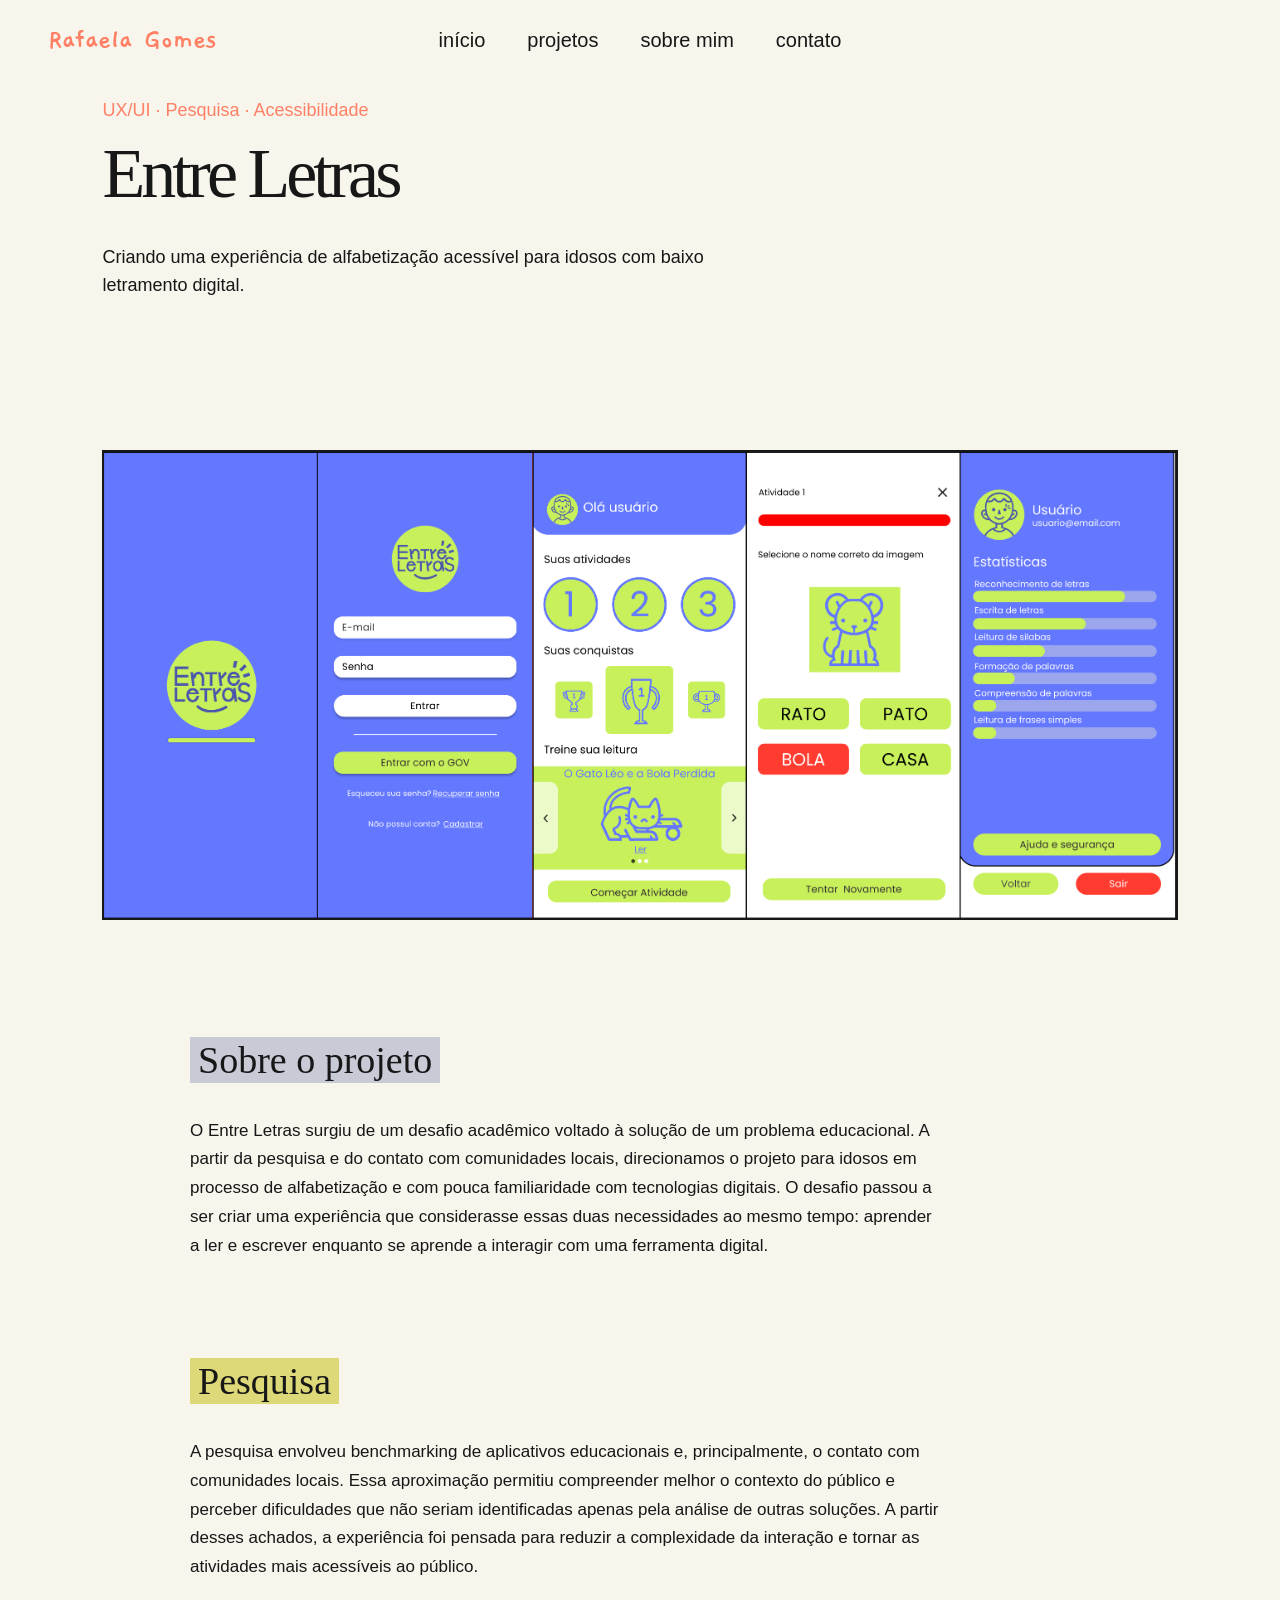
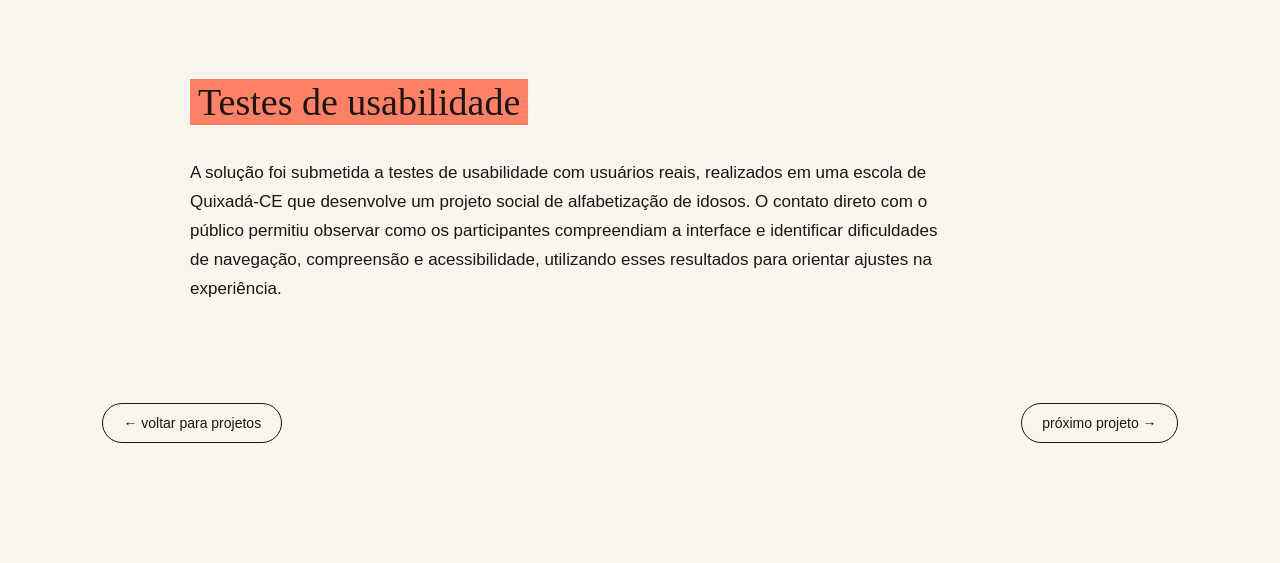
==== projetos/entreletras.html @ d8951a0e "feat: create portfolio" ====
<!DOCTYPE html>
<html lang="pt-BR">

<head>
    <meta charset="UTF-8">
    <meta name="viewport" content="width=device-width, initial-scale=1.0">

    <title>EntreLetras — Rafaela Gomes</title>

    <link rel="stylesheet" href="../style.css">
    <link href="https://fonts.googleapis.com/css2?family=Gaegu:wght@700&display=swap" rel="stylesheet">
</head>

<body>

    <!-- HEADER -->
    <header class="header">

        <a href="../index.html" class="logo">
            Rafaela Gomes
        </a>

        <nav class="nav">
            <a href="../index.html">início</a>
            <a href="../index.html#projetos">projetos</a>
            <a href="../index.html#sobre">sobre mim</a>
            <a href="../index.html#contato">contato</a>
        </nav>

    </header>


    <main class="project-page">

        <!-- HERO DO PROJETO -->
        <section class="project-hero">

            <p class="project-label">
                UX/UI · Pesquisa · Acessibilidade
            </p>

            <h1>Entre Letras</h1>

            <p class="project-intro">
                Criando uma experiência de alfabetização acessível para idosos com baixo letramento digital.
            </p>

        </section>


        <!-- IMAGEM PRINCIPAL -->
       <section class="project-cover">

    <div class="project-image">
        <img
            src="../assets/entreletras.png"
            alt="Telas do projeto Entre Letras"
        >
    </div>

</section>


        <!-- SOBRE -->
        <section class="project-section">

            <h2>
                <span class="section-highlight lavender">
                    Sobre o projeto
                </span>
            </h2>

            <p>
                O Entre Letras surgiu de um desafio acadêmico voltado à solução de um problema educacional. A partir da pesquisa e do contato com comunidades locais, direcionamos o projeto para idosos em processo de alfabetização e com pouca familiaridade com tecnologias digitais.

                O desafio passou a ser criar uma experiência que considerasse essas duas necessidades ao mesmo tempo: aprender a ler e escrever enquanto se aprende a interagir com uma ferramenta digital.
            </p>

        </section>


        <!-- PESQUISA -->
        <section class="project-section">

            <h2>
                <span class="section-highlight yellow">
                    Pesquisa
                </span>
            </h2>

            <p>
                A pesquisa envolveu benchmarking de aplicativos educacionais e, principalmente, o contato com comunidades locais. Essa aproximação permitiu compreender melhor o contexto do público e perceber dificuldades que não seriam identificadas apenas pela análise de outras soluções. A partir desses achados, a experiência foi pensada para reduzir a complexidade da interação e tornar as atividades mais acessíveis ao público.
            </p>

        </section>


        <!-- TESTES -->
        <section class="project-section">

            <h2>
                <span class="section-highlight coral">
                    Testes de usabilidade
                </span>
            </h2>

            <p>
               A solução foi submetida a testes de usabilidade com usuários reais, realizados em uma escola de Quixadá-CE que desenvolve um projeto social de alfabetização de idosos.

O contato direto com o público permitiu observar como os participantes compreendiam a interface e identificar dificuldades de navegação, compreensão e acessibilidade, utilizando esses resultados para orientar ajustes na experiência.
            </p>

        </section>


        <!-- VOLTAR -->
        <section class="project-back">

            <div class="project-navigation">
                <a href="../index.html#projetos">← voltar para projetos</a>
                <a href="lumini.html">próximo projeto →</a>
            </div>
        </section>

    </main>


</body>
</html>
---- style.css ----
:root {
    --yellow: #DDD978;
    --coral: #FF8064;
    --lavender: #C8CAD6;
    --peach: #FCB57D;
    --cream: #F8F5ED;
    --black: #171717;
}


/* =========================
   RESET
========================= */

* {
    margin: 0;
    padding: 0;
    box-sizing: border-box;
}

html {
    scroll-behavior: smooth;
}

body {
    background: var(--cream);
    color: var(--black);
    font-family: Georgia, serif;
}

a {
    color: inherit;
    text-decoration: none;
}


/* =========================
   HEADER
========================= */

/* HEADER */
.header {
    position: absolute;
    top: 0;
    left: 0;
    width: 100%;
    height: 80px;
    padding: 28px 48px;
    display: flex;
    align-items: center;
    z-index: 10;
}

.logo {
    color: var(--coral);
    font-family: "Gaegu", cursive;
    font-size: 28px;
    font-weight: 700;
    font-style: normal;
}

.nav {
    position: absolute;
    left: 50%;
    transform: translateX(-50%);
    display: flex;
    gap: 42px;
    font-family: Arial, sans-serif;
    font-size: 18px;
}

.nav a {
    transition: color 0.2s ease;
}

.nav a:hover {
    color: var(--coral);
}

/* NAVBAR CENTRALIZADA */

.nav {
    position: absolute;
    left: 50%;
    transform: translateX(-50%);
    display: flex;
    gap: 42px;
    font-family: Arial, sans-serif;
    font-size: 20px;
}

.nav a {
    transition: opacity 0.2s ease;
}

.nav a:hover {
    opacity: 0.55;
}


/* =========================
   HERO
========================= */

.hero {
    position: relative;
    min-height: 100vh;
    padding: 0 8%;
    display: flex;
    align-items: center;
    overflow: visible;
}


/* TEXTO CENTRALIZADO VERTICALMENTE */

.hero-text {
    position: relative;
    z-index: 2;
    width: 600px;
    max-width: 48%;
}


/* TÍTULO */

h1 {
    font-size: clamp(48px, 5vw, 78px);
    line-height: 0.98;
    font-weight: 500;
    letter-spacing: -3px;
}


/* GRIFOS */

.highlight {
    padding: 0 8px;
}

.yellow {
    background: var(--yellow);
}

.coral {
    background: var(--coral);
}

.lavender {
    background: var(--lavender);
}

.peach {
    background: var(--peach);
}


/* DESCRIÇÃO */

.description {
    margin-top: 32px;
    font-family: Arial, sans-serif;
    font-size: 18px;
    line-height: 1.6;
}


/* BOTÃO */

.projects-link {
    display: inline-block;
    margin-top: 28px;
    padding: 10px 18px;
    border: 1px solid var(--black);
    border-radius: 30px;
    font-family: Arial, sans-serif;
    font-size: 18px;
    transition:
        background 0.2s ease,
        color 0.2s ease;
}

.projects-link:hover {
    background: var(--black);
    color: var(--cream);
}


/* =========================
   TICKETS
========================= */

.hero-collage {
    position: absolute;
    top: 0;
    right: 0;
    width: 332px;
    z-index: 1;
}

.tickets-image {
    display: block;
    width: 332px;
    height: auto;
}


/* =========================
   PROJETOS
========================= */

.projects {
    padding: 100px 0 140px;
}


/* TÍTULOS DAS SEÇÕES */

.section-title {
    padding: 0 8%;
    margin-bottom: 45px;
}

.section-title h2 {
    display: inline-block;
    font-size: 38px;
    line-height: 1.1;
    font-weight: 500;
}


/* GRIFO DOS TÍTULOS */

.section-highlight {
    display: inline;
    padding: 0 7px;
    transition: transform 0.2s ease;
}

.section-highlight:hover {
    display: inline-block;
    transform: translateY(-4px) rotate(-1deg);
}


/* =========================
   CARROSSEL
========================= */

.projects-carousel {
    display: flex;
    align-items: center;
    gap: 10px;
}

.projects-track {
    display: flex;
    gap: 35px;
    overflow-x: auto;
    padding: 20px 30px 45px;
    scrollbar-width: none;
    cursor: grab;
    flex: 1;
}

.projects-track::-webkit-scrollbar {
    display: none;
}

.projects-track:active {
    cursor: grabbing;
}


/* =========================
   POLAROIDS
========================= */

/* =========================
   POLAROIDS
========================= */

.project-card {
    flex: 0 0 280px;
    padding: 12px 12px 22px;
    background: #fdfcf8;
    box-shadow:
        0 5px 15px rgba(0, 0, 0, 0.08);
    transform: rotate(-2deg);
    transition:
        transform 0.25s ease,
        box-shadow 0.25s ease;
    cursor: pointer;
}

.project-card:nth-child(2) {
    transform: rotate(2deg);
}

.project-card:nth-child(3) {
    transform: rotate(-1deg);
}

.project-card:nth-child(4) {
    transform: rotate(3deg);
}

.project-card:nth-child(5) {
    transform: rotate(-2deg);
}

.project-card:hover {
    transform:
        translateY(-8px)
        rotate(0deg);
    box-shadow:
        0 12px 25px rgba(0, 0, 0, 0.12);
}

/* IMAGEM */

.polaroid-image {
    width: 100%;
    height: 230px;
    margin-bottom: 18px;
    overflow: hidden;
}

.polaroid-image img {
    width: 100%;
    height: 100%;
    object-fit: contain;
    display: block;
}

/* TEXTO */

.project-card h3 {
    font-size: 21px;
    font-weight: 500;
    margin-bottom: 8px;
}

.project-card > p {
    font-family: Arial, sans-serif;
    font-size: 12px;
}


/* IMAGEM */

.polaroid-image {
    width: 100%;
    height: 230px;
    margin-bottom: 18px;
}


.yellow-bg {
    background: var(--yellow);
}

.lavender-bg {
    background: var(--lavender);
}

.coral-bg {
    background: var(--coral);
}

.peach-bg {
    background: var(--peach);
}

.polaroid-image p {
    font-family: Arial, sans-serif;
    font-size: 14px;
}


/* TEXTO */

.project-card h3 {
    font-size: 21px;
    font-weight: 500;
    margin-bottom: 8px;
}

.project-card > p {
    font-family: Arial, sans-serif;
    font-size: 12px;
}


/* SETAS */

.carousel-button {
    flex-shrink: 0;
    width: 42px;
    height: 42px;
    margin: 0 15px;
    border: 1px solid var(--black);
    border-radius: 50%;
    background: transparent;
    font-size: 18px;
    cursor: pointer;
    transition: background 0.2s ease, color 0.2s ease;
    z-index: 5;
}

.carousel-button:hover {
    background: var(--black);
    color: var(--cream);
}


/* =========================
   SOBRE MIM
========================= */

.about {
    min-height: 650px;
    padding: 100px 8%;
    display: grid;
    grid-template-columns: 1fr 1fr;
    gap: 12%;
    align-items: center;
}


/* ESPAÇO PARA FOTO */

.about-image {
    width: 500px;
    height: 500px;
    background: var(--lavender);
    overflow: hidden;
    flex-shrink: 0;
    transform: rotate(-2deg);
    transition: transform 0.25s ease;
}

.about-image img {
    width: 100%;
    height: 100%;
    object-fit: cover;
    display: block;
}


/* TEXTO */

.about-content {
    max-width: 560px;
}

.about-content h2 {
    margin-bottom: 35px;
    font-size: 38px;
    font-weight: 500;
}

.about-content h3 {
    margin-bottom: 30px;
    font-size: 48px;
    line-height: 1;
    font-weight: 500;
    letter-spacing: -2px;
}

.about-content p {
    margin-bottom: 20px;
    font-family: Arial, sans-serif;
    font-size: 16px;
    line-height: 1.6;
}


/* =========================
   SKILLS
========================= */

.skills {
    padding: 100px 8% 140px;
}

.skills .section-title {
    padding: 0;
}


/* GRID */

.skills-grid {
    display: grid;
    grid-template-columns:
        repeat(4, 1fr);
    gap: 25px;
}


/* GRUPOS */

.skill-group {
    padding: 28px;
    border-top: 1px solid var(--black);
}

.skill-group h3 {
    margin-bottom: 22px;
    font-size: 24px;
    font-weight: 500;
}


/* LISTA */

.skill-list {
    display: flex;
    flex-direction: column;
    gap: 10px;
    font-family: Arial, sans-serif;
    font-size: 14px;
}

.skill-list span {
    padding-bottom: 8px;
    border-bottom: 1px solid
        rgba(23, 23, 23, 0.15);
}


/* =========================
   RESPONSIVO
========================= */

@media (max-width: 768px) {

    .header {
        padding: 24px;
    }

    .nav {
        gap: 20px;
    }

    /* HERO */

    .hero {
        padding: 120px 24px 80px;
        align-items: flex-start;
    }

    .hero-text {
        max-width: 65%;
    }

    .hero-collage {
        width: 260px;
    }

    .tickets-image {
        width: 260px;
    }

    /* SOBRE */

    .about {
        grid-template-columns: 1fr;
        gap: 50px;
        padding: 80px 24px;
    }

    /* SKILLS */

    .skills {
        padding: 80px 24px;
    }

    .skills-grid {
        grid-template-columns:
            repeat(2, 1fr);
    }

    /* PROJETOS */

    .section-title {
        padding: 0 24px;
    }
}


@media (max-width: 600px) {

    .logo {
        font-size: 18px;
    }

    .nav {
        display: none;
    }

    .hero {
        min-height: 100vh;
        padding: 120px 24px 60px;
    }

    .hero-text {
        max-width: 100%;
        width: 100%;
    }

    h1 {
        font-size: 48px;
    }

    .hero-collage {
        width: 170px;
        opacity: 0.8;
    }

    .tickets-image {
        width: 170px;
    }

    .projects {
        padding-top: 80px;
    }

    .section-title h2 {
        font-size: 32px;
    }

    .project-card {
        flex-basis: 260px;
    }

    .about {
        padding: 80px 24px;
    }

    .about-content h3 {
        font-size: 38px;
    }

    .skills-grid {
        grid-template-columns: 1fr;
    }

    .skills {
        padding: 80px 24px;
    }

    .contact {
        padding: 80px 24px 120px;
    }
}


/* =========================
   CONTATO
========================= */

.contact {
    padding: 120px 8% 160px;
}

.contact .section-title {
    padding: 0;
    margin-bottom: 45px;
}

.contact .section-title h2 {
    font-size: 38px;
    font-weight: 500;
}

.contact-content {
    max-width: 650px;
}

.contact-content > p {
    margin: 0;
    font-family: Arial, sans-serif;
    font-size: 16px;
    line-height: 1.6;
}

.contact-links {
    display: flex;
    flex-direction: column;
    align-items: flex-start;
    gap: 12px;
    margin-top: 28px;
}

.contact-link {
    display: block;
    font-family: Arial, sans-serif;
    font-size: 16px;
    color: var(--black);
    text-decoration: none;
    transition: color 0.2s ease;
}

.contact-link:hover {
    color: var(--coral);
}


/* ========================================
   PÁGINAS DOS PROJETOS
======================================== */

.project-page {
    width: 100%;
    padding-bottom: 120px;
}


/* HERO DO PROJETO */

.project-hero {
    width: 84%;
    max-width: 1200px;
    height: 280px;
    margin: 100px auto 70px;
}

.project-label {
    margin-bottom: 20px;
    font-family: Arial, sans-serif;
    font-size: 18px;
    color: var(--coral);
}

.project-hero h1 {
    margin: 0;
    font-size: 70px;
    line-height: 0.95;
    font-weight: 500;
    letter-spacing: -4px;
}

.project-intro {
    max-width: 650px;
    margin-top: 35px;
    font-family: Arial, sans-serif;
    font-size: 18px;
    line-height: 1.6;
}


/* IMAGEM PRINCIPAL */

.project-cover {
    width: 84%;
    max-width: 1200px;
    margin: 0 auto 120px;
}

.project-image {
    width: 100%;
    display: flex;
    justify-content: center;
}

.project-image img {
    width: 100%;
    height: auto;
    display: block;
    border: 2px solid var(--black);
}


/* SEÇÕES */

.project-section {
    width: 84%;
    max-width: 900px;
    margin: 0 auto 100px;
}

.project-section h2 {
    margin-bottom: 35px;
    font-size: 38px;
    line-height: 1.1;
    font-weight: 500;
}

.project-section p {
    max-width: 750px;
    font-family: Arial, sans-serif;
    font-size: 17px;
    line-height: 1.7;
}


/* GRIFOS DOS TÍTULOS */

.project-section .section-highlight {
    padding: 2px 8px;
}


/* VOLTAR */

.project-navigation {
    width: 84%;
    max-width: 1200px;
    margin: 40px auto 0;
    display: flex;
    justify-content: space-between;
    align-items: center;
}

.project-navigation a {
    display: inline-block;
    padding: 11px 20px;
    border: 1px solid var(--black);
    border-radius: 30px;
    font-family: Arial, sans-serif;
    font-size: 14px;
    transition: 0.2s ease;
}

.project-navigation a:hover {
    background: var(--black);
    color: var(--cream);
}


/* RESPONSIVO DAS PÁGINAS DOS PROJETOS */

@media (max-width: 768px) {

    .project-hero {
        width: 88%;
        margin-top: 70px;
    }

    .project-hero h1 {
        font-size: 60px;
        letter-spacing: -2px;
    }

    .project-intro {
        font-size: 16px;
    }

    .project-cover {
        width: 88%;
        margin-bottom: 80px;
    }

    .project-image {
        height: 350px;
    }

    .project-section {
        width: 88%;
        margin-bottom: 70px;
    }

    .project-section h2 {
        font-size: 32px;
    }
}
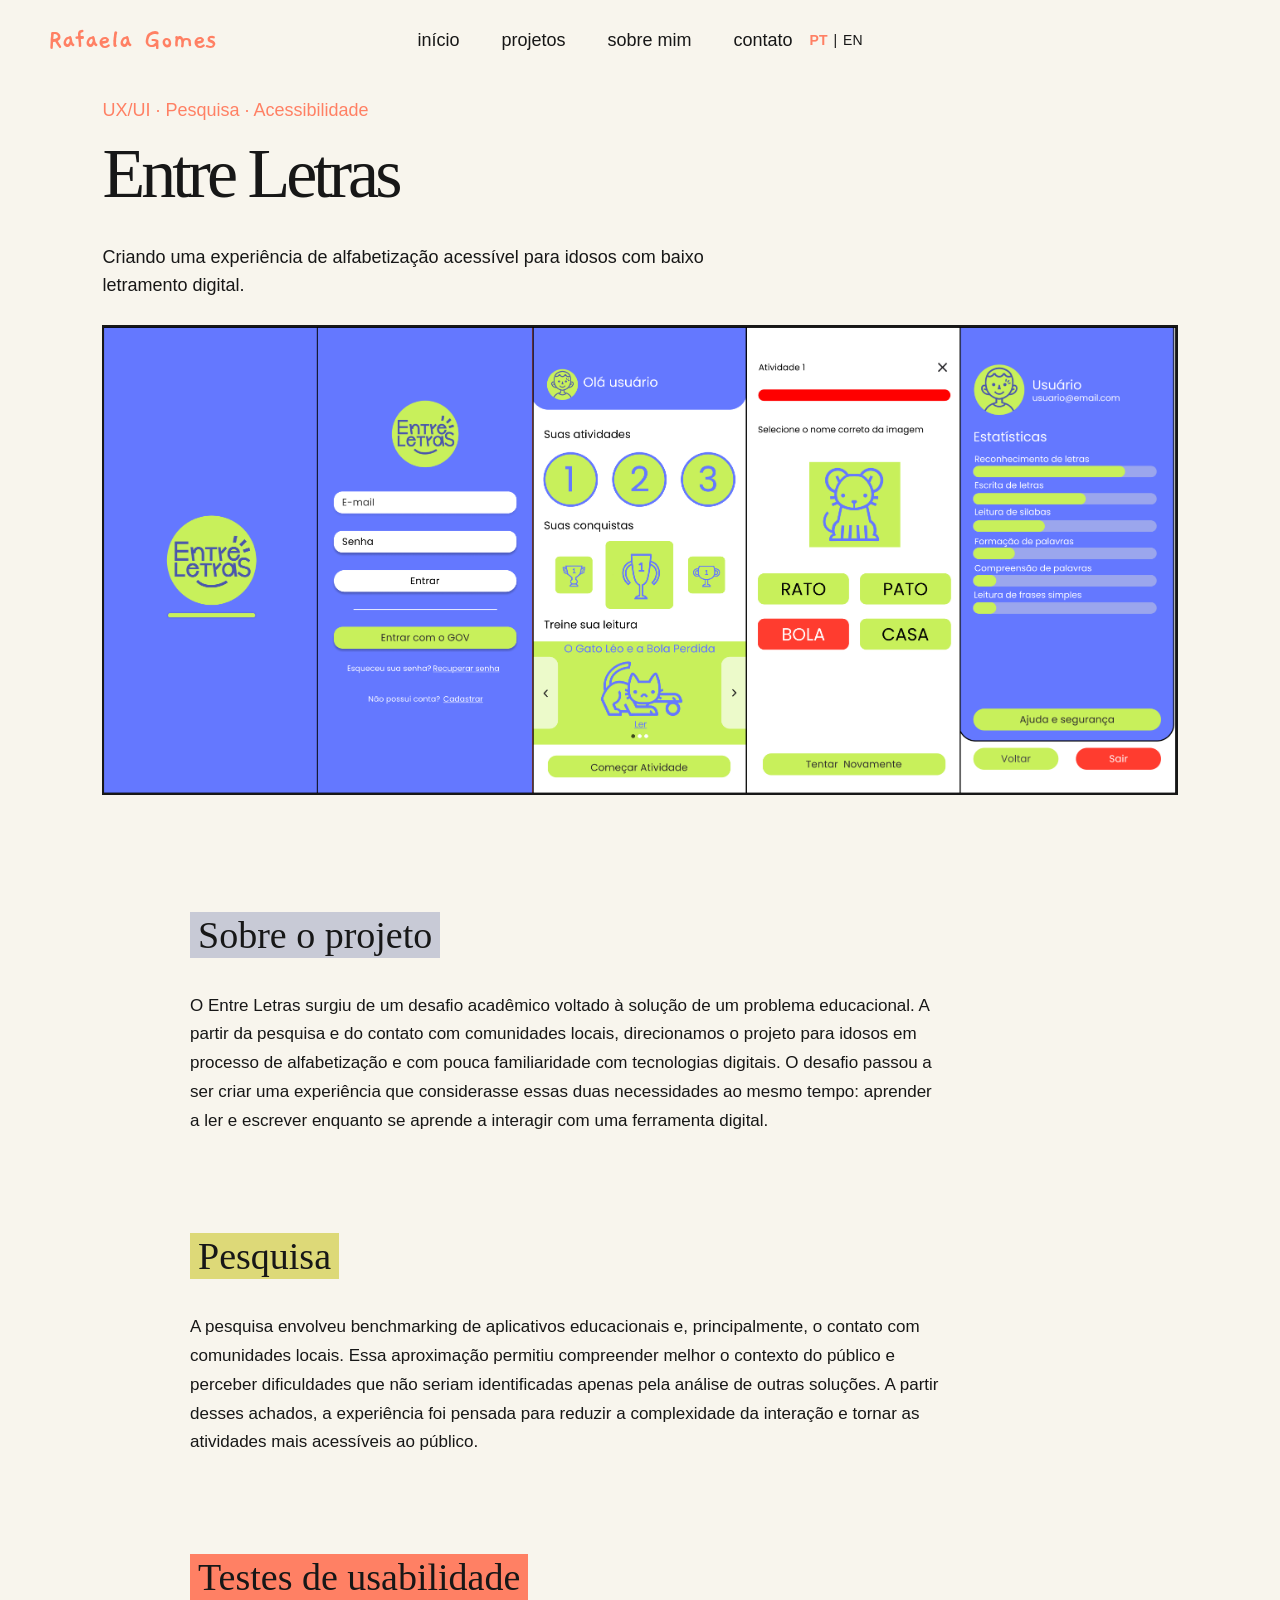
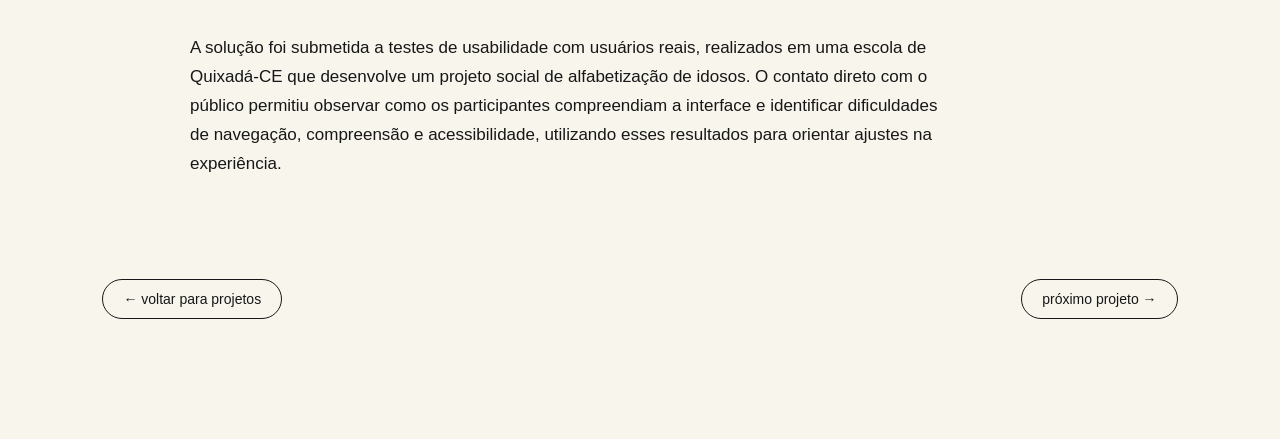
==== commit f0c9cffe: "fix: update translations and hero animation" ====
--- a/projetos/entreletras.html
+++ b/projetos/entreletras.html
@@ -21,10 +21,16 @@
         </a>
 
         <nav class="nav">
-            <a href="../index.html">início</a>
-            <a href="../index.html#projetos">projetos</a>
-            <a href="../index.html#sobre">sobre mim</a>
-            <a href="../index.html#contato">contato</a>
+            <a href="../index.html" data-pt="início" data-en="home">início</a>
+            <a href="../index.html#projetos" data-pt="projetos" data-en="projects">projetos</a>
+            <a href="../index.html#sobre" data-pt="sobre mim" data-en="about me">sobre mim</a>
+            <a href="../index.html#contato" data-pt="contato" data-en="contact">contato</a>
+
+            <div class="language-switcher">
+                <button id="pt-button" class="active" type="button">PT</button>
+                <span>|</span>
+                <button id="en-button" type="button">EN</button>
+            </div>
         </nav>
 
     </header>
@@ -35,13 +41,21 @@
         <!-- HERO DO PROJETO -->
         <section class="project-hero">
 
-            <p class="project-label">
+            <p
+                class="project-label"
+                data-pt="UX/UI · Pesquisa · Acessibilidade"
+                data-en="UX/UI · Research · Accessibility"
+            >
                 UX/UI · Pesquisa · Acessibilidade
             </p>
 
             <h1>Entre Letras</h1>
 
-            <p class="project-intro">
+            <p
+                class="project-intro"
+                data-pt="Criando uma experiência de alfabetização acessível para idosos com baixo letramento digital."
+                data-en="Creating an accessible literacy experience for the elderly with low digital literacy."
+            >
                 Criando uma experiência de alfabetização acessível para idosos com baixo letramento digital.
             </p>
 
@@ -49,28 +63,39 @@
 
 
         <!-- IMAGEM PRINCIPAL -->
-       <section class="project-cover">
+        <section class="project-cover">
 
-    <div class="project-image">
-        <img
-            src="../assets/entreletras.png"
-            alt="Telas do projeto Entre Letras"
-        >
-    </div>
+            <div class="project-image">
+                <img
+                    src="../assets/entreletras.png"
+                    alt="Telas do projeto Entre Letras"
+                >
+            </div>
 
-</section>
+        </section>
 
 
         <!-- SOBRE -->
         <section class="project-section">
 
             <h2>
-                <span class="section-highlight lavender">
+                <span
+                    class="section-highlight lavender"
+                    data-pt="Sobre o projeto"
+                    data-en="About the project"
+                >
                     Sobre o projeto
                 </span>
             </h2>
 
-            <p>
+            <p
+                data-pt="O Entre Letras surgiu de um desafio acadêmico voltado à solução de um problema educacional. A partir da pesquisa e do contato com comunidades locais, direcionamos o projeto para idosos em processo de alfabetização e com pouca familiaridade com tecnologias digitais.
+
+O desafio passou a ser criar uma experiência que considerasse essas duas necessidades ao mesmo tempo: aprender a ler e escrever enquanto se aprende a interagir com uma ferramenta digital."
+                data-en="Entre Letras emerged from an academic challenge focused on solving an educational problem. Through research and contact with local communities, we directed the project toward the elderly undergoing literacy education and with limited familiarity with digital technologies.
+
+The challenge became creating an experience that addressed both needs at the same time: learning to read and write while also learning how to interact with a digital tool."
+            >
                 O Entre Letras surgiu de um desafio acadêmico voltado à solução de um problema educacional. A partir da pesquisa e do contato com comunidades locais, direcionamos o projeto para idosos em processo de alfabetização e com pouca familiaridade com tecnologias digitais.
 
                 O desafio passou a ser criar uma experiência que considerasse essas duas necessidades ao mesmo tempo: aprender a ler e escrever enquanto se aprende a interagir com uma ferramenta digital.
@@ -83,12 +108,19 @@
         <section class="project-section">
 
             <h2>
-                <span class="section-highlight yellow">
+                <span
+                    class="section-highlight yellow"
+                    data-pt="Pesquisa"
+                    data-en="Research"
+                >
                     Pesquisa
                 </span>
             </h2>
 
-            <p>
+            <p
+                data-pt="A pesquisa envolveu benchmarking de aplicativos educacionais e, principalmente, o contato com comunidades locais. Essa aproximação permitiu compreender melhor o contexto do público e perceber dificuldades que não seriam identificadas apenas pela análise de outras soluções. A partir desses achados, a experiência foi pensada para reduzir a complexidade da interação e tornar as atividades mais acessíveis ao público."
+                data-en="The research involved benchmarking educational applications and, most importantly, engaging with local communities. This approach provided a better understanding of the users' context and revealed difficulties that would not have been identified through the analysis of other solutions alone. Based on these findings, the experience was designed to reduce interaction complexity and make the activities more accessible to the target audience."
+            >
                 A pesquisa envolveu benchmarking de aplicativos educacionais e, principalmente, o contato com comunidades locais. Essa aproximação permitiu compreender melhor o contexto do público e perceber dificuldades que não seriam identificadas apenas pela análise de outras soluções. A partir desses achados, a experiência foi pensada para reduzir a complexidade da interação e tornar as atividades mais acessíveis ao público.
             </p>
 
@@ -99,15 +131,26 @@
         <section class="project-section">
 
             <h2>
-                <span class="section-highlight coral">
+                <span
+                    class="section-highlight coral"
+                    data-pt="Testes de usabilidade"
+                    data-en="Usability testing"
+                >
                     Testes de usabilidade
                 </span>
             </h2>
 
-            <p>
-               A solução foi submetida a testes de usabilidade com usuários reais, realizados em uma escola de Quixadá-CE que desenvolve um projeto social de alfabetização de idosos.
+            <p
+                data-pt="A solução foi submetida a testes de usabilidade com usuários reais, realizados em uma escola de Quixadá-CE que desenvolve um projeto social de alfabetização de idosos.
 
-O contato direto com o público permitiu observar como os participantes compreendiam a interface e identificar dificuldades de navegação, compreensão e acessibilidade, utilizando esses resultados para orientar ajustes na experiência.
+O contato direto com o público permitiu observar como os participantes compreendiam a interface e identificar dificuldades de navegação, compreensão e acessibilidade, utilizando esses resultados para orientar ajustes na experiência."
+                data-en="The solution was tested with real users through usability testing at a school in Quixadá, Ceará, that runs a social literacy project for older adults.
+
+Direct contact with the target audience made it possible to observe how participants understood the interface and identify difficulties related to navigation, comprehension, and accessibility. These findings were then used to guide improvements to the experience."
+            >
+                A solução foi submetida a testes de usabilidade com usuários reais, realizados em uma escola de Quixadá-CE que desenvolve um projeto social de alfabetização de idosos.
+
+                O contato direto com o público permitiu observar como os participantes compreendiam a interface e identificar dificuldades de navegação, compreensão e acessibilidade, utilizando esses resultados para orientar ajustes na experiência.
             </p>
 
         </section>
@@ -117,13 +160,31 @@
         <section class="project-back">
 
             <div class="project-navigation">
-                <a href="../index.html#projetos">← voltar para projetos</a>
-                <a href="lumini.html">próximo projeto →</a>
+
+                <a
+                    href="../index.html#projetos"
+                    data-pt="← voltar para projetos"
+                    data-en="← back to projects"
+                >
+                    ← voltar para projetos
+                </a>
+
+                <a
+                    href="lumini.html"
+                    data-pt="próximo projeto →"
+                    data-en="next project →"
+                >
+                    próximo projeto →
+                </a>
+
             </div>
+
         </section>
 
     </main>
 
+    <!-- SCRIPT -->
+    <script src="../script.js"></script>
 
 </body>
 </html>
--- a/style.css
+++ b/style.css
@@ -58,6 +58,7 @@
     font-weight: 700;
     font-style: normal;
 }
+/* NAVBAR */
 
 .nav {
     position: absolute;
@@ -77,24 +78,76 @@
     color: var(--coral);
 }
 
-/* NAVBAR CENTRALIZADA */
-
 .nav {
     position: absolute;
     left: 50%;
     transform: translateX(-50%);
+
     display: flex;
+    align-items: center;
     gap: 42px;
-    font-family: Arial, sans-serif;
-    font-size: 20px;
+
+    font-family: Arial, sans-serif;
+    font-size: 18px;
+
+    white-space: nowrap;
+    z-index: 20;
 }
 
 .nav a {
-    transition: opacity 0.2s ease;
+    transition: color 0.2s ease;
 }
 
 .nav a:hover {
-    opacity: 0.55;
+    color: var(--coral);
+}
+
+
+/* IDIOMA */
+
+.language-switcher {
+    display: flex;
+    align-items: center;
+    gap: 6px;
+
+    margin-left: -25px;
+
+    font-family: Arial, sans-serif;
+    font-size: 14px;
+
+    white-space: nowrap;
+}
+
+.language-switcher button {
+    appearance: none;
+    -webkit-appearance: none;
+
+    border: 0;
+    outline: 0;
+    background: transparent;
+
+    padding: 0;
+    margin: 0;
+
+    font-family: Arial, sans-serif;
+    font-size: 14px;
+
+    color: var(--black);
+
+    cursor: pointer;
+}
+
+.language-switcher button:hover {
+    color: var(--coral);
+}
+
+.language-switcher button.active {
+    color: var(--coral);
+    font-weight: 700;
+}
+
+.language-switcher span {
+    color: var(--black);
 }
 
 
@@ -600,41 +653,96 @@
         display: none;
     }
 
+    /* HERO */
     .hero {
         min-height: 100vh;
         padding: 120px 24px 60px;
+        align-items: center;
+        justify-content: center;
+        text-align: center;
     }
 
     .hero-text {
         max-width: 100%;
         width: 100%;
+        display: flex;
+        flex-direction: column;
+        align-items: center;
     }
 
     h1 {
         font-size: 48px;
     }
 
+    .description {
+        font-size: 16px;
+    }
+
+    .projects-link {
+        margin-top: 24px;
+    }
+
     .hero-collage {
-        width: 170px;
-        opacity: 0.8;
-    }
-
-    .tickets-image {
-        width: 170px;
-    }
-
+        display: none;
+    }
+
+    /* PROJETOS */
     .projects {
         padding-top: 80px;
     }
 
+    .section-title {
+        padding: 0 24px;
+    }
+
     .section-title h2 {
         font-size: 32px;
     }
 
+    .projects-carousel {
+        gap: 0;
+        width: 100%;
+    }
+
+    .projects-track {
+        gap: 24px;
+        padding: 30px 28px 55px;
+        overflow-x: auto;
+    }
+
     .project-card {
-        flex-basis: 260px;
-    }
-
+        flex: 0 0 250px;
+        width: 250px;
+        padding: 10px 10px 20px;
+    }
+
+    .polaroid-image {
+        width: 100%;
+        height: 210px;
+        overflow: hidden;
+    }
+
+    .polaroid-image img {
+        width: 100%;
+        height: 100%;
+        object-fit: contain;
+        display: block;
+    }
+
+    .project-card h3 {
+        font-size: 20px;
+        margin-top: 16px;
+    }
+
+    .project-card p {
+        font-size: 14px;
+    }
+
+    .carousel-button {
+        display: none;
+    }
+
+    /* SOBRE */
     .about {
         padding: 80px 24px;
     }
@@ -643,6 +751,7 @@
         font-size: 38px;
     }
 
+    /* SKILLS */
     .skills-grid {
         grid-template-columns: 1fr;
     }
@@ -651,11 +760,59 @@
         padding: 80px 24px;
     }
 
+    /* CONTATO */
     .contact {
         padding: 80px 24px 120px;
     }
-}
-
+
+    /* PÁGINAS DOS PROJETOS */
+    .project-hero {
+        width: 88%;
+        margin: 70px auto 40px;
+    }
+
+    .project-hero h1 {
+        font-size: 60px;
+        letter-spacing: -2px;
+    }
+
+    .project-intro {
+        font-size: 16px;
+    }
+
+    .project-cover {
+        width: 88%;
+        margin: 0 auto 70px;
+    }
+
+    .project-image {
+        width: 100%;
+        height: auto;
+    }
+
+    .project-image img {
+        width: 100%;
+        height: auto;
+        object-fit: contain;
+        display: block;
+    }
+
+    .project-section {
+        width: 88%;
+        margin-bottom: 70px;
+    }
+
+    .project-section h2 {
+        font-size: 32px;
+    }
+        .project-section h2 {
+        font-size: 32px;
+    }
+
+    .project-image img {
+        border: 0 !important;
+    }
+}
 
 /* =========================
    CONTATO
@@ -723,8 +880,7 @@
 .project-hero {
     width: 84%;
     max-width: 1200px;
-    height: 280px;
-    margin: 100px auto 70px;
+    margin: 100px auto 25px;
 }
 
 .project-label {
@@ -801,6 +957,7 @@
 .project-section .section-highlight {
     padding: 2px 8px;
 }
+
 
 
 /* VOLTAR */
@@ -830,6 +987,7 @@
 }
 
 
+
 /* RESPONSIVO DAS PÁGINAS DOS PROJETOS */
 
 @media (max-width: 768px) {
@@ -865,4 +1023,45 @@
     .project-section h2 {
         font-size: 32px;
     }
+}
+/* =========================
+   ANIMAÇÃO DO MARCA-TEXTO
+   ========================= */
+
+.hero .highlight {
+    position: relative;
+    display: inline-block;
+    background: transparent;
+    z-index: 0;
+}
+
+.hero .highlight::before {
+    content: "";
+    position: absolute;
+    left: 0;
+    top: 5%;
+    width: 0;
+    height: 90%;
+    z-index: -1;
+    animation: marker-swipe 0.8s ease-out forwards;
+}
+
+.hero .highlight.yellow::before {
+    background: var(--yellow);
+    animation-delay: 0.3s;
+}
+
+.hero .highlight.coral::before {
+    background: var(--coral);
+    animation-delay: 1s;
+}
+
+@keyframes marker-swipe {
+    from {
+        width: 0;
+    }
+
+    to {
+        width: 100%;
+    }
 }
